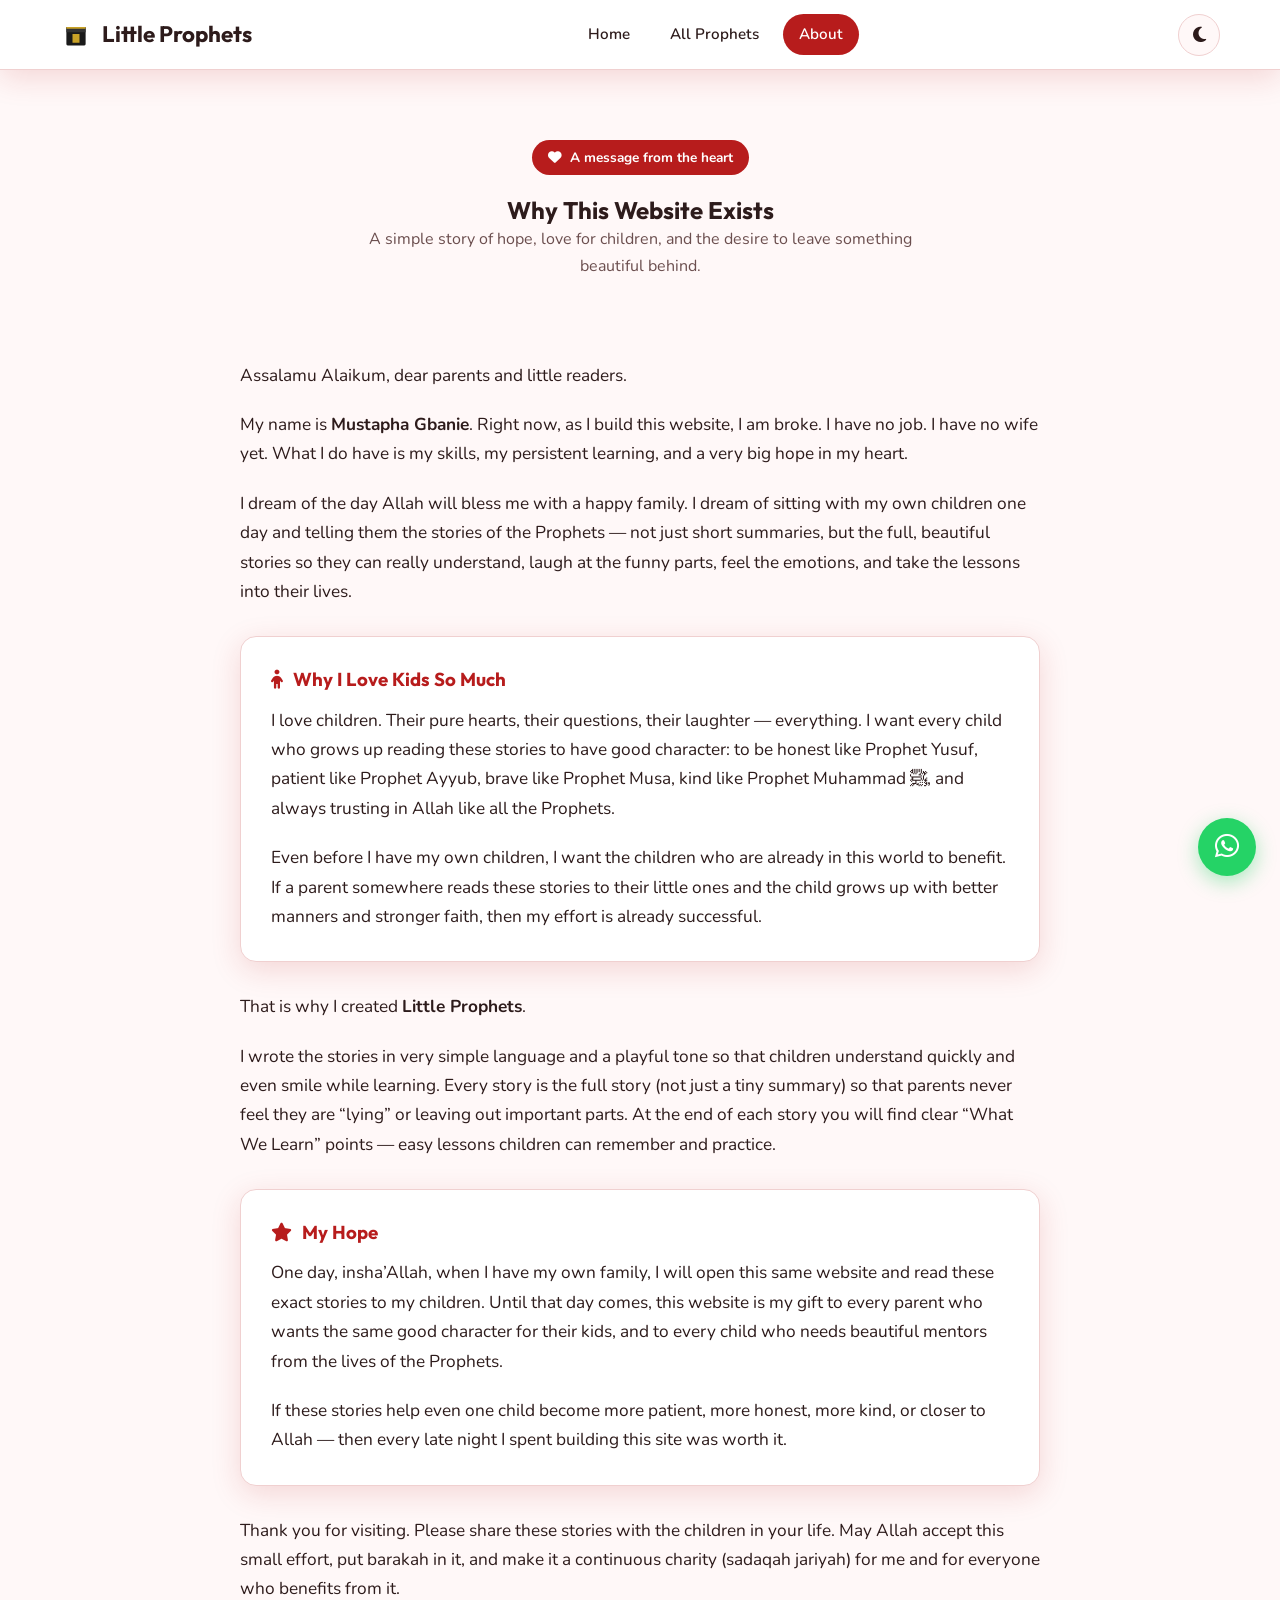
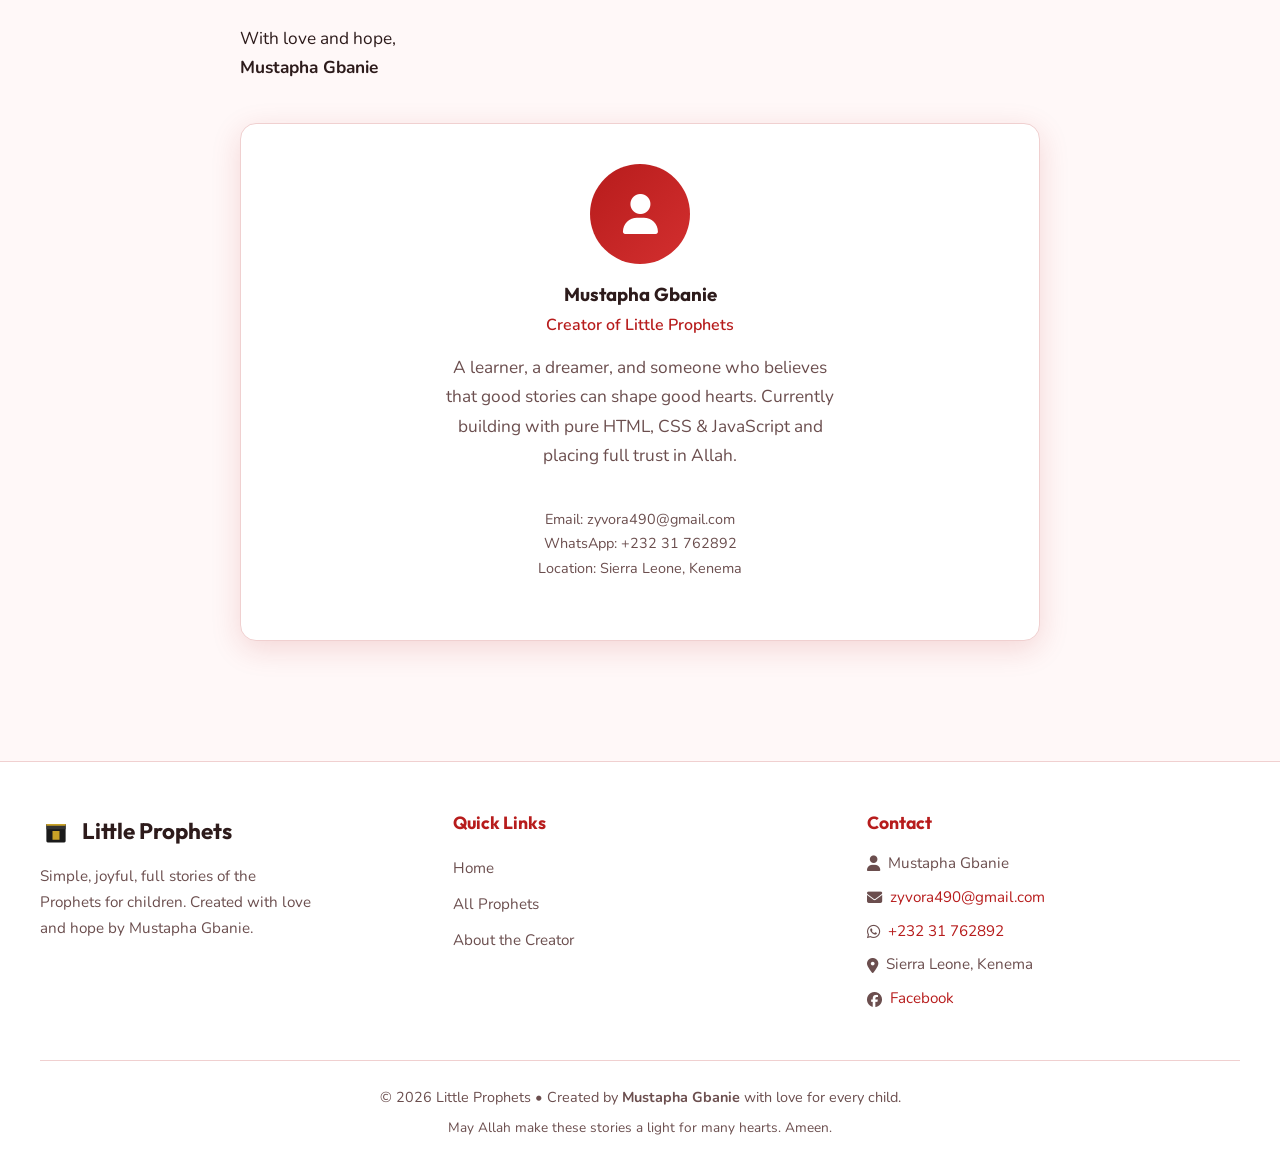
==== about.html @ e505cf82 "Add files via upload" ====
<!DOCTYPE html>
<html lang="en" data-theme="light">
<head>
  <meta charset="UTF-8">
  <meta name="viewport" content="width=device-width, initial-scale=1.0">
  
  <title>About Mustapha Gbanie | Why Little Prophets Exists</title>
  <meta name="description" content="The heartfelt story behind Little Prophets. Mustapha Gbanie created this site while broke and without a job, driven by love for children and the hope of one day teaching his own kids good character through the stories of the Prophets.">
  <meta name="keywords" content="Mustapha Gbanie, about Mustapha Gbanie, Islamic stories for kids creator, why Little Prophets, parenting with Prophets stories">
  <meta name="author" content="Mustapha Gbanie">
  <meta name="robots" content="index, follow">
  <link rel="canonical" href="https://z-tech-os.github.io/little-prophets/about.html">

  <!-- Open Graph -->
  <meta property="og:type" content="website">
  <meta property="og:url" content="https://z-tech-os.github.io/little-prophets/about.html">
  <meta property="og:title" content="About Mustapha Gbanie | The Heart Behind Little Prophets">
  <meta property="og:description" content="A simple man with big hope created this website so children can grow with the beautiful character of the Prophets.">
  <meta property="og:image" content="https://z-tech-os.github.io/little-prophets/og-image.svg">

  <meta name="theme-color" content="#B71C1C">
  <link rel="icon" href="data:image/svg+xml,<svg xmlns='http://www.w3.org/2000/svg' viewBox='0 0 64 64'><rect x='10' y='16' width='44' height='42' rx='3' fill='%231a1a1a'/><rect x='10' y='16' width='44' height='12' fill='%23333'/><rect x='24' y='32' width='16' height='20' fill='%23C9A227'/><rect x='10' y='16' width='44' height='4' fill='%23C9A227'/></svg>">

  <link rel="preconnect" href="https://fonts.googleapis.com">
  <link rel="preconnect" href="https://fonts.gstatic.com" crossorigin>
  <link href="https://fonts.googleapis.com/css2?family=Nunito:wght@400;600;700;800&family=Outfit:wght@500;600;700;800&display=swap" rel="stylesheet">
  <link rel="stylesheet" href="https://cdnjs.cloudflare.com/ajax/libs/font-awesome/6.5.1/css/all.min.css">
  <link rel="stylesheet" href="style.css">
</head>
<body>

  <!-- Loader -->
  <div id="loader">
    <div class="loader-cherry">
      <svg viewBox="0 0 100 100" fill="none" xmlns="http://www.w3.org/2000/svg">
        <circle cx="35" cy="60" r="22" fill="#B71C1C"/>
        <circle cx="65" cy="55" r="20" fill="#D32F2F"/>
        <path d="M35 38 Q50 10 65 35" stroke="#2E7D32" stroke-width="5" fill="none" stroke-linecap="round"/>
        <path d="M50 20 Q60 5 70 15" stroke="#2E7D32" stroke-width="4" fill="none" stroke-linecap="round"/>
      </svg>
    </div>
    <div class="loader-text">Loading with love...</div>
  </div>

  <!-- Header -->
  <header class="header">
    <div class="header-inner">
      <a href="index.html" class="logo">
        <span class="logo-icon"><svg viewBox="0 0 64 64" xmlns="http://www.w3.org/2000/svg"><rect x="10" y="16" width="44" height="42" rx="3" fill="#1a1a1a"/><rect x="10" y="16" width="44" height="12" fill="#333"/><rect x="24" y="32" width="16" height="20" fill="#C9A227"/><rect x="10" y="16" width="44" height="4" fill="#C9A227"/></svg></span>
        <span>Little <span>Prophets</span></span>
      </a>
      <nav class="nav-desktop">
        <a href="index.html">Home</a>
        <a href="prophets.html">All Prophets</a>
        <a href="about.html" class="active">About</a>
      </nav>
      <div class="header-actions">
        <button class="theme-toggle" id="themeToggle" aria-label="Toggle dark mode">
          <i class="fas fa-moon"></i>
        </button>
        <button class="menu-toggle" id="menuToggle" aria-label="Open menu">
          <i class="fas fa-bars"></i>
        </button>
      </div>
    </div>
  </header>

  <!-- Sidebar -->
  <div class="sidebar-overlay" id="sidebarOverlay"></div>
  <aside class="sidebar" id="sidebar">
    <div class="sidebar-header">
      <a href="index.html" class="logo">
        <span class="logo-icon"><svg viewBox="0 0 64 64" xmlns="http://www.w3.org/2000/svg"><rect x="10" y="16" width="44" height="42" rx="3" fill="#1a1a1a"/><rect x="10" y="16" width="44" height="12" fill="#333"/><rect x="24" y="32" width="16" height="20" fill="#C9A227"/><rect x="10" y="16" width="44" height="4" fill="#C9A227"/></svg></span>
        <span>Little Prophets</span>
      </a>
      <button class="sidebar-close" id="sidebarClose"><i class="fas fa-times"></i></button>
    </div>
    <nav class="sidebar-nav">
      <a href="index.html"><i class="fas fa-home"></i> Home</a>
      <a href="prophets.html"><i class="fas fa-book-open"></i> All Prophets</a>
      <a href="adam.html"><i class="fas fa-user"></i> Prophet Adam</a>
      <a href="nuh.html"><i class="fas fa-ship"></i> Prophet Nuh</a>
      <a href="ibrahim.html"><i class="fas fa-kaaba"></i> Prophet Ibrahim</a>
      <a href="yusuf.html"><i class="fas fa-star"></i> Prophet Yusuf</a>
      <a href="musa.html"><i class="fas fa-water"></i> Prophet Musa</a>
      <a href="isa.html"><i class="fas fa-dove"></i> Prophet Isa</a>
      <a href="muhammad.html"><i class="fas fa-moon"></i> Prophet Muhammad ﷺ</a>
      <a href="about.html" class="active"><i class="fas fa-heart"></i> About & Why</a>
    </nav>
  </aside>

  <!-- Main -->
  <main class="main">

    <section class="about-hero">
      <div class="hero-badge">
        <i class="fas fa-heart"></i> A message from the heart
      </div>
      <h1>Why This Website Exists</h1>
      <p style="max-width:600px; margin:0 auto; color:var(--text-muted);">
        A simple story of hope, love for children, and the desire to leave something beautiful behind.
      </p>
    </section>

    <div class="about-content">

      <p>
        Assalamu Alaikum, dear parents and little readers.
      </p>

      <p>
        My name is <strong>Mustapha Gbanie</strong>.  
        Right now, as I build this website, I am broke. I have no job. I have no wife yet.  
        What I do have is my skills, my persistent learning, and a very big hope in my heart.
      </p>

      <p>
        I dream of the day Allah will bless me with a happy family.  
        I dream of sitting with my own children one day and telling them the stories of the Prophets —  
        not just short summaries, but the full, beautiful stories so they can really understand,  
        laugh at the funny parts, feel the emotions, and take the lessons into their lives.
      </p>

      <div class="about-highlight">
        <h3><i class="fas fa-child"></i> Why I Love Kids So Much</h3>
        <p>
          I love children. Their pure hearts, their questions, their laughter — everything.  
          I want every child who grows up reading these stories to have good character:  
          to be honest like Prophet Yusuf, patient like Prophet Ayyub, brave like Prophet Musa,  
          kind like Prophet Muhammad ﷺ, and always trusting in Allah like all the Prophets.
        </p>
        <p style="margin-bottom:0;">
          Even before I have my own children, I want the children who are already in this world  
          to benefit. If a parent somewhere reads these stories to their little ones and the child  
          grows up with better manners and stronger faith, then my effort is already successful.
        </p>
      </div>

      <p>
        That is why I created <strong>Little Prophets</strong>.
      </p>

      <p>
        I wrote the stories in very simple language and a playful tone so that children  
        understand quickly and even smile while learning.  
        Every story is the full story (not just a tiny summary) so that parents never feel  
        they are “lying” or leaving out important parts.  
        At the end of each story you will find clear “What We Learn” points —  
        easy lessons children can remember and practice.
      </p>

      <div class="about-highlight">
        <h3><i class="fas fa-star"></i> My Hope</h3>
        <p>
          One day, insha’Allah, when I have my own family, I will open this same website  
          and read these exact stories to my children.  
          Until that day comes, this website is my gift to every parent who wants the same  
          good character for their kids, and to every child who needs beautiful mentors  
          from the lives of the Prophets.
        </p>
        <p style="margin-bottom:0;">
          If these stories help even one child become more patient, more honest, more kind,  
          or closer to Allah — then every late night I spent building this site was worth it.
        </p>
      </div>

      <p>
        Thank you for visiting.  
        Please share these stories with the children in your life.  
        May Allah accept this small effort, put barakah in it, and make it a continuous charity  
        (sadaqah jariyah) for me and for everyone who benefits from it.
      </p>

      <p>
        With love and hope,<br>
        <strong>Mustapha Gbanie</strong>
      </p>

      <!-- Creator Card -->
      <div class="creator-card">
        <div class="creator-avatar">
          <i class="fas fa-user"></i>
        </div>
        <h3>Mustapha Gbanie</h3>
        <div class="role">Creator of Little Prophets</div>
        <p style="color:var(--text-muted); max-width:400px;">
          A learner, a dreamer, and someone who believes that good stories can shape good hearts.  
          Currently building with pure HTML, CSS & JavaScript and placing full trust in Allah.
        </p>
        <p style="margin-top:16px; font-size:0.9rem; color:var(--text-muted);">
          <!-- Placeholders for future contact -->
          Email: zyvora490@gmail.com<br>
          WhatsApp: +232 31 762892<br>
          Location: Sierra Leone, Kenema
        </p>
      </div>

    </div>
  </main>

  <!-- Footer -->
  <footer class="footer">
    <div class="footer-inner">
      <div class="footer-brand">
        <div class="logo">
          <span class="logo-icon"><svg viewBox="0 0 64 64" xmlns="http://www.w3.org/2000/svg"><rect x="10" y="16" width="44" height="42" rx="3" fill="#1a1a1a"/><rect x="10" y="16" width="44" height="12" fill="#333"/><rect x="24" y="32" width="16" height="20" fill="#C9A227"/><rect x="10" y="16" width="44" height="4" fill="#C9A227"/></svg></span>
          <span>Little Prophets</span>
        </div>
        <p>Simple, joyful, full stories of the Prophets for children. Created with love and hope by Mustapha Gbanie.</p>
      </div>
      <div class="footer-links">
        <h4>Quick Links</h4>
        <a href="index.html">Home</a>
        <a href="prophets.html">All Prophets</a>
        <a href="about.html">About the Creator</a>
      </div>
      <div class="footer-contact">
        <h4>Contact</h4>
        <p><i class="fas fa-user"></i> Mustapha Gbanie</p>
        <p><i class="fas fa-envelope"></i> <a href="mailto:zyvora490@gmail.com">zyvora490@gmail.com</a></p>
        <p><i class="fab fa-whatsapp"></i> <a href="https://wa.me/23231762892" target="_blank" rel="noopener">+232 31 762892</a></p>
        <p><i class="fas fa-map-marker-alt"></i> Sierra Leone, Kenema</p>
        <p><i class="fab fa-facebook"></i> <a href="https://www.facebook.com/profile.php?id=61592107724183" target="_blank" rel="noopener">Facebook</a></p>
      </div></div>
    <div class="footer-bottom">
      <p>© 2026 Little Prophets • Created by <strong>Mustapha Gbanie</strong> with love for every child.</p>
      <p style="margin-top:6px; font-size:0.85rem;">May Allah make these stories a light for many hearts. Ameen.</p>
    </div>
  </footer>

  <!-- Offline Popup -->
  <div class="popup-overlay" id="offlinePopup">
    <div class="popup">
      <button class="popup-close" data-close-popup><i class="fas fa-times"></i></button>
      <div class="popup-icon"><i class="fas fa-cloud-download-alt"></i></div>
      <h3>Read Offline Anytime!</h3>
      <p>Want these beautiful stories even without internet? Click below to enable offline mode.</p>
      <div class="popup-buttons">
        <button class="btn btn-primary" id="downloadOfflineBtn">
          <i class="fas fa-download"></i> Enable Offline Mode
        </button>
        <button class="btn btn-outline" data-close-popup>Maybe Later</button>
      </div>
    </div>
  </div>

  <script src="main.js"></script>
<a href="https://wa.me/23231762892" class="whatsapp-float" target="_blank" rel="noopener" aria-label="Chat on WhatsApp"><i class="fab fa-whatsapp"></i></a>
</body>
</html>
---- style.css ----
/* ============================================
   Little Prophets - Kids Islamic Stories
   Theme: Deep Red + White + Dark Mode
   Author: Mustapha Gbanie
   ============================================ */

/* Google Fonts are loaded in HTML */

:root {
  /* Light Theme (default) - Deep Thick Red & White */
  --primary: #B71C1C;
  --primary-dark: #8E0000;
  --primary-light: #D32F2F;
  --accent: #FF6B6B;
  --bg: #FFF8F8;
  --bg-card: #FFFFFF;
  --text: #2D1B1B;
  --text-muted: #6B4E4E;
  --border: #F0D0D0;
  --shadow: 0 8px 30px rgba(183, 28, 28, 0.15);
  --shadow-hover: 0 12px 40px rgba(183, 28, 28, 0.25);
  --success: #2E7D32;
  --radius: 16px;
  --radius-sm: 10px;
  --transition: all 0.3s ease;
  --header-height: 70px;
  --sidebar-width: 280px;
}

[data-theme="dark"] {
  --primary: #D32F2F;
  --primary-dark: #B71C1C;
  --primary-light: #FF6B6B;
  --accent: #FF8A80;
  --bg: #1A0F0F;
  --bg-card: #2A1515;
  --text: #F5E6E6;
  --text-muted: #C9A9A9;
  --border: #3D2222;
  --shadow: 0 8px 30px rgba(0, 0, 0, 0.4);
  --shadow-hover: 0 12px 40px rgba(230, 57, 70, 0.25);
}

/* Reset & Base */
*, *::before, *::after {
  box-sizing: border-box;
  margin: 0;
  padding: 0;
}

html {
  scroll-behavior: smooth;
  overflow-x: hidden;
}

body {
  font-family: 'Nunito', sans-serif;
  background-color: var(--bg);
  color: var(--text);
  line-height: 1.7;
  overflow-x: hidden;
  transition: background-color 0.3s ease, color 0.3s ease;
  min-height: 100vh;
}

h1, h2, h3, h4, h5, h6 {
  font-family: 'Outfit', sans-serif;
  font-weight: 700;
  line-height: 1.3;
  color: var(--text);
}

a {
  color: var(--primary);
  text-decoration: none;
  transition: var(--transition);
}

a:hover {
  color: var(--primary-dark);
}

img {
  max-width: 100%;
  height: auto;
  display: block;
}

ul, ol {
  list-style: none;
}

button {
  font-family: inherit;
  cursor: pointer;
  border: none;
  background: none;
}

/* ========== LOADING SCREEN ========== */
#loader {
  position: fixed;
  inset: 0;
  background: var(--bg);
  display: flex;
  flex-direction: column;
  align-items: center;
  justify-content: center;
  z-index: 9999;
  transition: opacity 0.5s ease, visibility 0.5s ease;
}

#loader.hidden {
  opacity: 0;
  visibility: hidden;
  pointer-events: none;
}

.loader-cherry {
  width: 80px;
  height: 80px;
  position: relative;
  animation: bounce 1.2s ease-in-out infinite;
}

.loader-cherry svg {
  width: 100%;
  height: 100%;
}

.loader-text {
  margin-top: 20px;
  font-size: 1.1rem;
  color: var(--primary);
  font-weight: 600;
  letter-spacing: 0.5px;
}

@keyframes bounce {
  0%, 100% { transform: translateY(0); }
  50% { transform: translateY(-18px); }
}

/* ========== HEADER ========== */
.header {
  position: sticky;
  top: 0;
  height: var(--header-height);
  background: var(--bg-card);
  border-bottom: 1px solid var(--border);
  box-shadow: var(--shadow);
  z-index: 1000;
  transition: var(--transition);
}

.header-inner {
  max-width: 1200px;
  margin: 0 auto;
  padding: 0 20px;
  height: 100%;
  display: flex;
  align-items: center;
  justify-content: space-between;
}

.logo {
  display: flex;
  align-items: center;
  gap: 10px;
  font-family: 'Outfit', sans-serif;
  font-size: 1.4rem;
  font-weight: 700;
  color: var(--primary);
}

.logo span {
  color: var(--text);
}

.logo-icon {
  font-size: 1.6rem;
}

/* Desktop Nav */
.nav-desktop {
  display: flex;
  align-items: center;
  gap: 8px;
}

.nav-desktop a {
  padding: 8px 16px;
  border-radius: 50px;
  font-weight: 600;
  font-size: 0.95rem;
  color: var(--text);
}

.nav-desktop a:hover,
.nav-desktop a.active {
  background: var(--primary);
  color: white;
}

/* Header Actions */
.header-actions {
  display: flex;
  align-items: center;
  gap: 12px;
}

.theme-toggle,
.menu-toggle {
  width: 42px;
  height: 42px;
  border-radius: 50%;
  display: flex;
  align-items: center;
  justify-content: center;
  background: var(--bg);
  border: 1px solid var(--border);
  color: var(--text);
  font-size: 1.1rem;
  transition: var(--transition);
}

.theme-toggle:hover,
.menu-toggle:hover {
  background: var(--primary);
  color: white;
  border-color: var(--primary);
}

.menu-toggle {
  display: none;
}

/* ========== SIDEBAR (Mobile) ========== */
.sidebar-overlay {
  position: fixed;
  inset: 0;
  background: rgba(0,0,0,0.5);
  z-index: 1100;
  opacity: 0;
  visibility: hidden;
  transition: var(--transition);
}

.sidebar-overlay.active {
  opacity: 1;
  visibility: visible;
}

.sidebar {
  position: fixed;
  top: 0;
  left: -100%;
  width: var(--sidebar-width);
  height: 100vh;
  background: var(--bg-card);
  z-index: 1200;
  padding: 30px 20px;
  transition: left 0.35s ease;
  box-shadow: 4px 0 30px rgba(0,0,0,0.15);
  overflow-y: auto;
}

.sidebar.active {
  left: 0;
}

.sidebar-header {
  display: flex;
  align-items: center;
  justify-content: space-between;
  margin-bottom: 30px;
}

.sidebar-close {
  width: 36px;
  height: 36px;
  border-radius: 50%;
  display: flex;
  align-items: center;
  justify-content: center;
  background: var(--bg);
  color: var(--text);
  font-size: 1.1rem;
}

.sidebar-nav {
  display: flex;
  flex-direction: column;
  gap: 6px;
}

.sidebar-nav a {
  display: flex;
  align-items: center;
  gap: 12px;
  padding: 14px 16px;
  border-radius: var(--radius-sm);
  font-weight: 600;
  color: var(--text);
  transition: var(--transition);
}

.sidebar-nav a:hover,
.sidebar-nav a.active {
  background: var(--primary);
  color: white;
}

.sidebar-nav a i {
  width: 22px;
  text-align: center;
}

/* ========== MAIN CONTENT ========== */
.main {
  max-width: 1200px;
  margin: 0 auto;
  padding: 30px 20px 60px;
  min-height: calc(100vh - var(--header-height) - 200px);
}

/* ========== HERO ========== */
.hero {
  text-align: center;
  padding: 50px 20px 60px;
  background: linear-gradient(135deg, rgba(196,30,58,0.08) 0%, rgba(255,255,255,0) 60%);
  border-radius: var(--radius);
  margin-bottom: 50px;
  position: relative;
  overflow: hidden;
}

[data-theme="dark"] .hero {
  background: linear-gradient(135deg, rgba(230,57,70,0.12) 0%, rgba(26,15,15,0) 60%);
}

.hero-badge {
  display: inline-flex;
  align-items: center;
  gap: 8px;
  background: var(--primary);
  color: white;
  padding: 6px 16px;
  border-radius: 50px;
  font-size: 0.85rem;
  font-weight: 700;
  margin-bottom: 20px;
}

.hero h1 {
  font-size: clamp(2rem, 5vw, 3.2rem);
  margin-bottom: 16px;
  color: var(--text);
}

.hero h1 span {
  color: var(--primary);
}

.hero p {
  font-size: 1.15rem;
  color: var(--text-muted);
  max-width: 600px;
  margin: 0 auto 30px;
}

.hero-buttons {
  display: flex;
  flex-wrap: wrap;
  gap: 14px;
  justify-content: center;
}

/* ========== BUTTONS ========== */
.btn {
  display: inline-flex;
  align-items: center;
  gap: 8px;
  padding: 12px 26px;
  border-radius: 50px;
  font-weight: 700;
  font-size: 1rem;
  transition: var(--transition);
  border: 2px solid transparent;
}

.btn-primary {
  background: var(--primary);
  color: white;
}

.btn-primary:hover {
  background: var(--primary-dark);
  color: white;
  transform: translateY(-2px);
  box-shadow: var(--shadow-hover);
}

.btn-outline {
  background: transparent;
  border-color: var(--primary);
  color: var(--primary);
}

.btn-outline:hover {
  background: var(--primary);
  color: white;
}

.btn-sm {
  padding: 8px 18px;
  font-size: 0.9rem;
}

/* ========== SECTION TITLES ========== */
.section-title {
  text-align: center;
  margin-bottom: 40px;
}

.section-title h2 {
  font-size: clamp(1.6rem, 4vw, 2.2rem);
  margin-bottom: 10px;
}

.section-title p {
  color: var(--text-muted);
  font-size: 1.05rem;
}

/* ========== PROPHET CARDS GRID ========== */
.prophets-grid {
  display: grid;
  grid-template-columns: repeat(auto-fill, minmax(280px, 1fr));
  gap: 28px;
  margin-bottom: 50px;
}

.prophet-card {
  background: var(--bg-card);
  border-radius: var(--radius);
  overflow: hidden;
  box-shadow: var(--shadow);
  transition: var(--transition);
  border: 1px solid var(--border);
  display: flex;
  flex-direction: column;
}

.prophet-card:hover {
  transform: translateY(-8px);
  box-shadow: var(--shadow-hover);
}

.prophet-card-image {
  height: 180px;
  background: linear-gradient(135deg, var(--primary) 0%, var(--primary-light) 100%);
  display: flex;
  align-items: center;
  justify-content: center;
  position: relative;
  overflow: hidden;
}

.prophet-card-image .icon-wrap {
  width: 90px;
  height: 90px;
  background: rgba(255,255,255,0.2);
  border-radius: 50%;
  display: flex;
  align-items: center;
  justify-content: center;
  font-size: 2.5rem;
  color: white;
}

.prophet-card-body {
  padding: 22px;
  flex: 1;
  display: flex;
  flex-direction: column;
}

.prophet-card-body h3 {
  font-size: 1.3rem;
  margin-bottom: 6px;
}

.prophet-card-body .arabic {
  font-size: 1.1rem;
  color: var(--primary);
  margin-bottom: 10px;
  font-weight: 600;
}

.prophet-card-body p {
  color: var(--text-muted);
  font-size: 0.95rem;
  flex: 1;
  margin-bottom: 18px;
}

.prophet-card-footer {
  display: flex;
  align-items: center;
  justify-content: space-between;
}

.tag {
  display: inline-block;
  padding: 4px 12px;
  background: rgba(196, 30, 58, 0.1);
  color: var(--primary);
  border-radius: 50px;
  font-size: 0.8rem;
  font-weight: 700;
}

[data-theme="dark"] .tag {
  background: rgba(230, 57, 70, 0.2);
}

/* ========== STORY PAGE ========== */
.story-header {
  text-align: center;
  margin-bottom: 40px;
  padding-bottom: 30px;
  border-bottom: 1px solid var(--border);
}

.story-header .arabic-name {
  font-size: 1.8rem;
  color: var(--primary);
  margin-bottom: 8px;
}

.story-header h1 {
  font-size: clamp(1.8rem, 4vw, 2.6rem);
  margin-bottom: 12px;
}

.story-meta {
  display: flex;
  flex-wrap: wrap;
  gap: 16px;
  justify-content: center;
  color: var(--text-muted);
  font-size: 0.95rem;
}

.story-meta span {
  display: flex;
  align-items: center;
  gap: 6px;
}

.story-content {
  max-width: 780px;
  margin: 0 auto;
  font-size: 1.08rem;
}

.story-content h2 {
  font-size: 1.5rem;
  margin: 36px 0 16px;
  color: var(--primary);
  display: flex;
  align-items: center;
  gap: 10px;
}

.story-content p {
  margin-bottom: 18px;
}

.story-content .highlight {
  background: rgba(196, 30, 58, 0.08);
  padding: 20px 24px;
  border-radius: var(--radius-sm);
  border-left: 4px solid var(--primary);
  margin: 28px 0;
}

[data-theme="dark"] .story-content .highlight {
  background: rgba(230, 57, 70, 0.12);
}

.story-content .fun-fact {
  background: var(--bg-card);
  border: 1px dashed var(--primary);
  padding: 18px 22px;
  border-radius: var(--radius-sm);
  margin: 24px 0;
  display: flex;
  gap: 14px;
  align-items: flex-start;
}

.story-content .fun-fact i {
  color: var(--primary);
  font-size: 1.3rem;
  margin-top: 3px;
}

.moral-box {
  background: linear-gradient(135deg, var(--primary) 0%, var(--primary-dark) 100%);
  color: white;
  padding: 28px 30px;
  border-radius: var(--radius);
  margin: 40px 0 30px;
}

.moral-box h3 {
  color: white;
  margin-bottom: 16px;
  display: flex;
  align-items: center;
  gap: 10px;
}

.moral-box ul {
  list-style: none;
}

.moral-box li {
  padding: 8px 0;
  padding-left: 28px;
  position: relative;
}

.moral-box li::before {
  content: "★";
  position: absolute;
  left: 0;
  color: #FFD700;
}

/* Navigation between stories */
.story-nav {
  display: flex;
  justify-content: space-between;
  gap: 16px;
  margin-top: 50px;
  padding-top: 30px;
  border-top: 1px solid var(--border);
}

.story-nav a {
  display: flex;
  align-items: center;
  gap: 8px;
  padding: 12px 20px;
  background: var(--bg-card);
  border: 1px solid var(--border);
  border-radius: var(--radius-sm);
  font-weight: 600;
  color: var(--text);
  transition: var(--transition);
}

.story-nav a:hover {
  background: var(--primary);
  color: white;
  border-color: var(--primary);
}

/* ========== ABOUT PAGE ========== */
.about-hero {
  text-align: center;
  padding: 40px 20px;
  margin-bottom: 40px;
}

.about-content {
  max-width: 800px;
  margin: 0 auto;
}

.about-content p {
  margin-bottom: 20px;
  font-size: 1.08rem;
}

.about-highlight {
  background: var(--bg-card);
  border: 1px solid var(--border);
  border-radius: var(--radius);
  padding: 30px;
  margin: 30px 0;
  box-shadow: var(--shadow);
}

.about-highlight h3 {
  color: var(--primary);
  margin-bottom: 14px;
  display: flex;
  align-items: center;
  gap: 10px;
}

.creator-card {
  display: flex;
  flex-direction: column;
  align-items: center;
  text-align: center;
  background: var(--bg-card);
  border-radius: var(--radius);
  padding: 40px 30px;
  box-shadow: var(--shadow);
  border: 1px solid var(--border);
  margin-top: 40px;
}

.creator-avatar {
  width: 100px;
  height: 100px;
  border-radius: 50%;
  background: linear-gradient(135deg, var(--primary), var(--primary-light));
  display: flex;
  align-items: center;
  justify-content: center;
  font-size: 2.5rem;
  color: white;
  margin-bottom: 18px;
}

.creator-card h3 {
  margin-bottom: 6px;
}

.creator-card .role {
  color: var(--primary);
  font-weight: 600;
  margin-bottom: 14px;
}

/* ========== FOOTER ========== */
.footer {
  background: var(--bg-card);
  border-top: 1px solid var(--border);
  padding: 50px 20px 30px;
  margin-top: 60px;
}

.footer-inner {
  max-width: 1200px;
  margin: 0 auto;
  display: grid;
  grid-template-columns: 1fr 1fr 1fr;
  gap: 40px;
}

.footer-brand .logo {
  margin-bottom: 14px;
}

.footer-brand p {
  color: var(--text-muted);
  font-size: 0.95rem;
  max-width: 280px;
}

.footer h4 {
  font-size: 1.1rem;
  margin-bottom: 16px;
  color: var(--primary);
}

.footer-links a {
  display: block;
  color: var(--text-muted);
  padding: 5px 0;
  font-size: 0.95rem;
}

.footer-links a:hover {
  color: var(--primary);
}

.footer-contact p {
  color: var(--text-muted);
  font-size: 0.95rem;
  margin-bottom: 8px;
  display: flex;
  align-items: center;
  gap: 8px;
}

.footer-bottom {
  max-width: 1200px;
  margin: 40px auto 0;
  padding-top: 24px;
  border-top: 1px solid var(--border);
  text-align: center;
  color: var(--text-muted);
  font-size: 0.9rem;
}

/* ========== OFFLINE / DOWNLOAD POPUP ========== */
.popup-overlay {
  position: fixed;
  inset: 0;
  background: rgba(0,0,0,0.6);
  z-index: 2000;
  display: flex;
  align-items: center;
  justify-content: center;
  opacity: 0;
  visibility: hidden;
  transition: var(--transition);
  padding: 20px;
}

.popup-overlay.active {
  opacity: 1;
  visibility: visible;
}

.popup {
  background: var(--bg-card);
  border-radius: var(--radius);
  padding: 36px 30px;
  max-width: 420px;
  width: 100%;
  text-align: center;
  box-shadow: 0 20px 60px rgba(0,0,0,0.3);
  position: relative;
  transform: scale(0.9);
  transition: transform 0.3s ease;
}

.popup-overlay.active .popup {
  transform: scale(1);
}

.popup-icon {
  width: 70px;
  height: 70px;
  background: linear-gradient(135deg, var(--primary), var(--primary-light));
  border-radius: 50%;
  display: flex;
  align-items: center;
  justify-content: center;
  margin: 0 auto 20px;
  font-size: 1.8rem;
  color: white;
}

.popup h3 {
  margin-bottom: 12px;
  font-size: 1.4rem;
}

.popup p {
  color: var(--text-muted);
  margin-bottom: 24px;
  font-size: 0.98rem;
}

.popup-close {
  position: absolute;
  top: 14px;
  right: 14px;
  width: 34px;
  height: 34px;
  border-radius: 50%;
  display: flex;
  align-items: center;
  justify-content: center;
  color: var(--text-muted);
  font-size: 1.1rem;
}

.popup-close:hover {
  background: var(--bg);
  color: var(--text);
}

.popup-buttons {
  display: flex;
  flex-direction: column;
  gap: 10px;
}

/* ========== UTILITY ========== */
.container {
  max-width: 1200px;
  margin: 0 auto;
  padding: 0 20px;
}

.text-center { text-align: center; }
.mt-20 { margin-top: 20px; }
.mb-20 { margin-bottom: 20px; }

/* ========== RESPONSIVE ========== */
@media (max-width: 900px) {
  .footer-inner {
    grid-template-columns: 1fr 1fr;
  }
}

@media (max-width: 768px) {
  .nav-desktop {
    display: none;
  }

  .menu-toggle {
    display: flex;
  }

  .hero {
    padding: 40px 16px 50px;
  }

  .prophets-grid {
    grid-template-columns: 1fr;
    gap: 20px;
  }

  .footer-inner {
    grid-template-columns: 1fr;
    gap: 30px;
  }

  .story-nav {
    flex-direction: column;
  }

  .main {
    padding: 20px 16px 50px;
  }
}

@media (max-width: 480px) {
  .logo {
    font-size: 1.2rem;
  }

  .hero h1 {
    font-size: 1.8rem;
  }

  .btn {
    width: 100%;
    justify-content: center;
  }

  .hero-buttons {
    flex-direction: column;
  }
}

/* Prevent overflow */
.story-content img,
.prophet-card img {
  max-width: 100%;
}

pre, code {
  white-space: pre-wrap;
  word-break: break-word;
}

/* ========== LOGO SVG ========== */
.logo-icon {
  display: inline-flex;
  align-items: center;
  justify-content: center;
  width: 32px;
  height: 32px;
}

.logo-icon svg {
  width: 28px;
  height: 28px;
}

/* ========== WHATSAPP FLOATING BUTTON ========== */
.whatsapp-float {
  position: fixed;
  bottom: 24px;
  right: 24px;
  width: 58px;
  height: 58px;
  background: #25D366;
  color: white;
  border-radius: 50%;
  display: flex;
  align-items: center;
  justify-content: center;
  font-size: 1.7rem;
  box-shadow: 0 6px 20px rgba(37, 211, 102, 0.4);
  z-index: 999;
  transition: var(--transition);
  text-decoration: none;
}

.whatsapp-float:hover {
  transform: scale(1.08);
  color: white;
  box-shadow: 0 8px 28px rgba(37, 211, 102, 0.55);
}

@media (max-width: 480px) {
  .whatsapp-float {
    bottom: 18px;
    right: 18px;
    width: 52px;
    height: 52px;
    font-size: 1.5rem;
  }
}
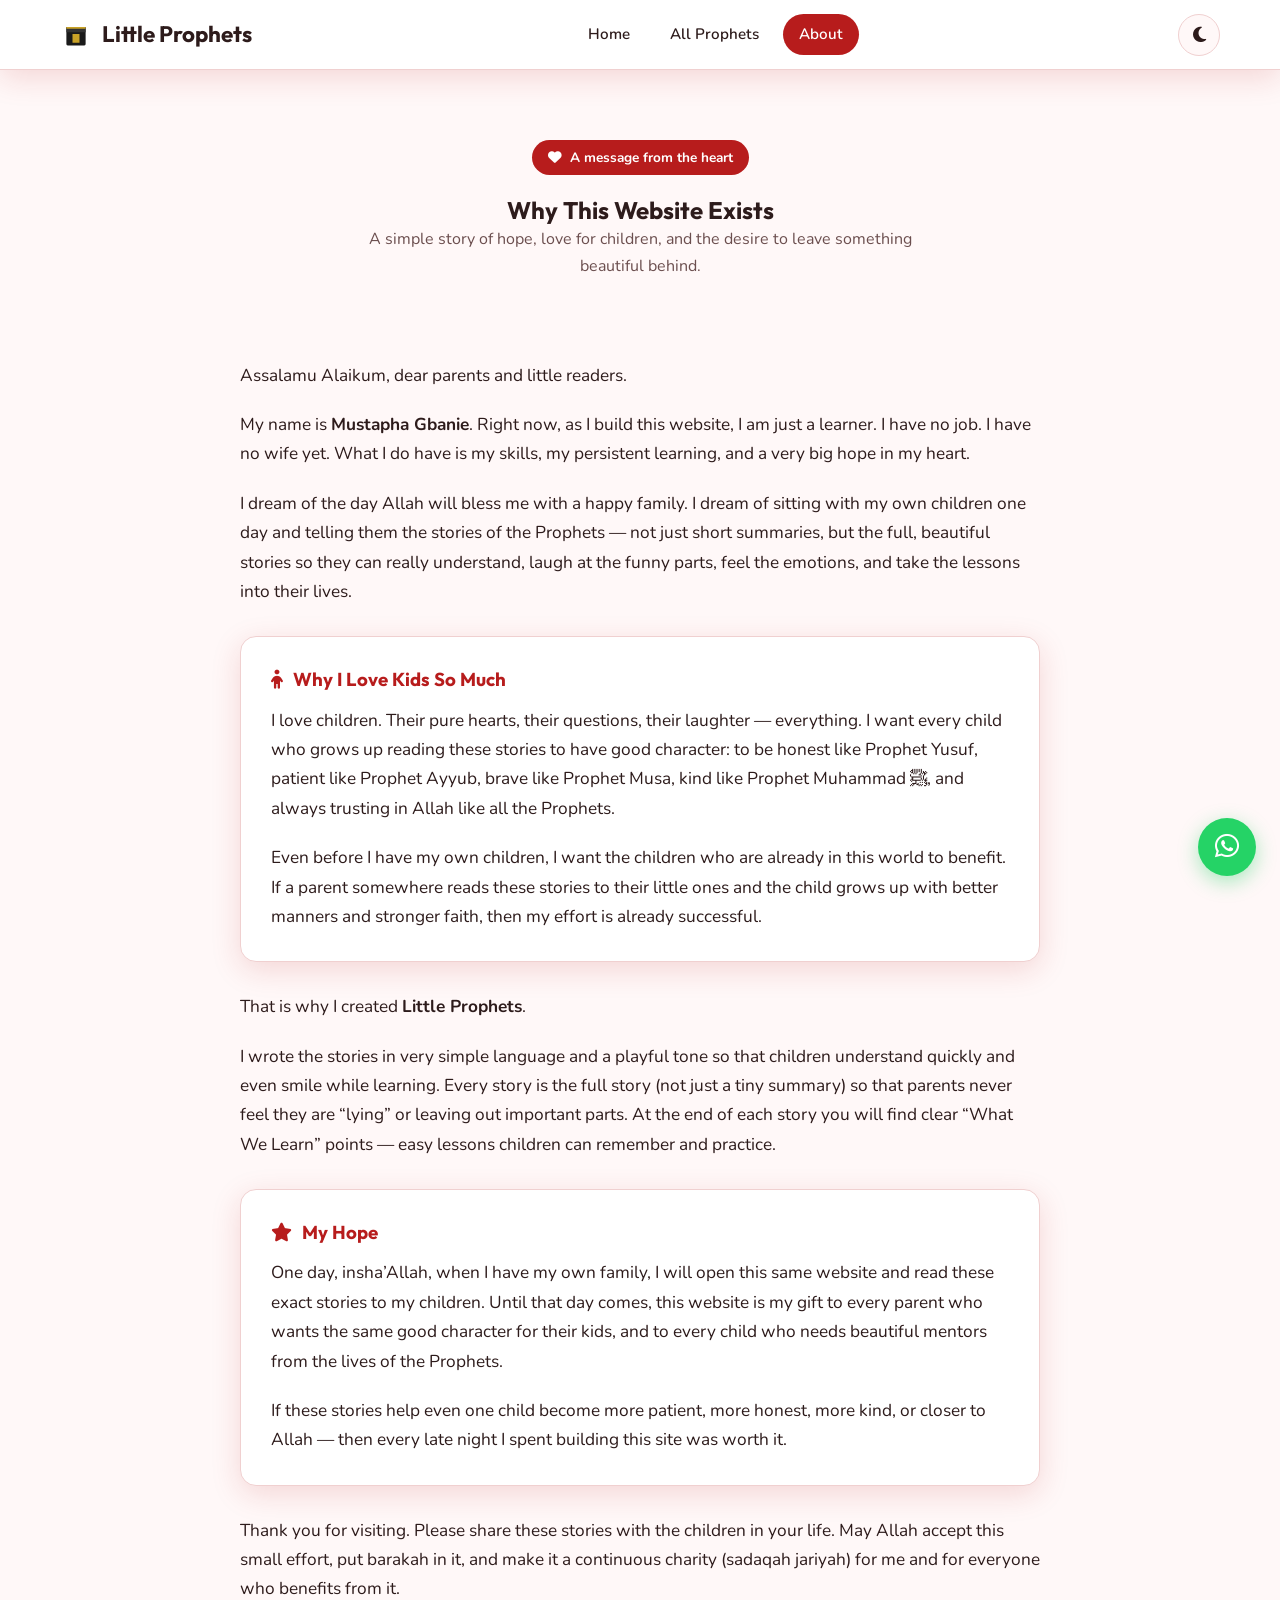
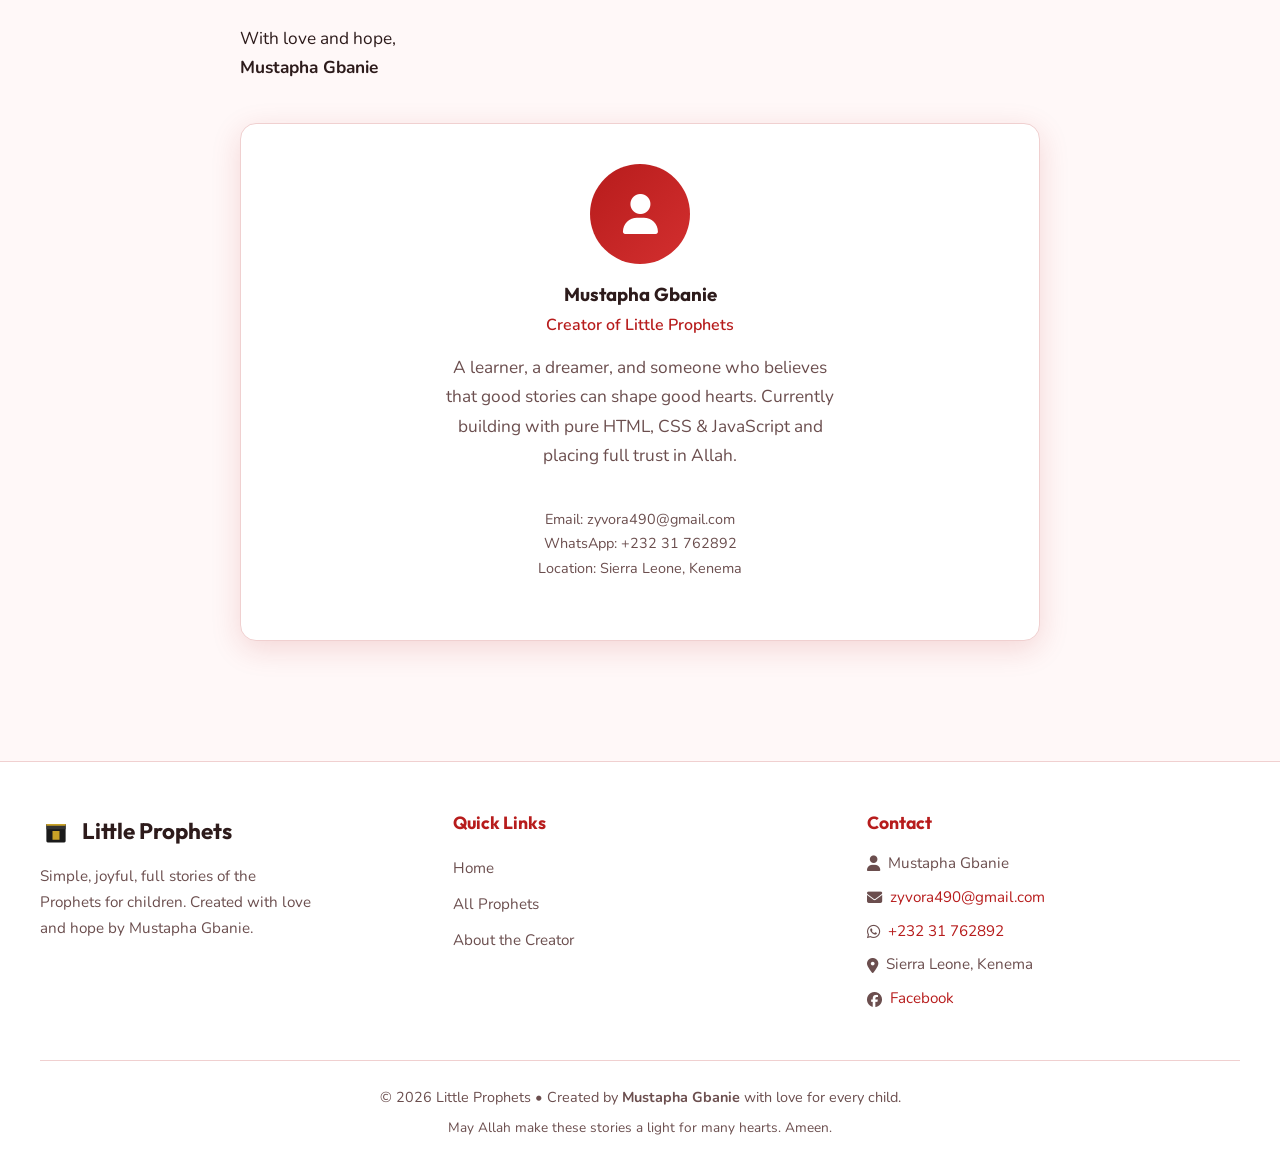
==== commit 94b6b092: "Update about.html" ====
--- a/about.html
+++ b/about.html
@@ -110,7 +110,7 @@
 
       <p>
         My name is <strong>Mustapha Gbanie</strong>.  
-        Right now, as I build this website, I am broke. I have no job. I have no wife yet.  
+        Right now, as I build this website, I am just a learner. I have no job. I have no wife yet.  
         What I do have is my skills, my persistent learning, and a very big hope in my heart.
       </p>
 
